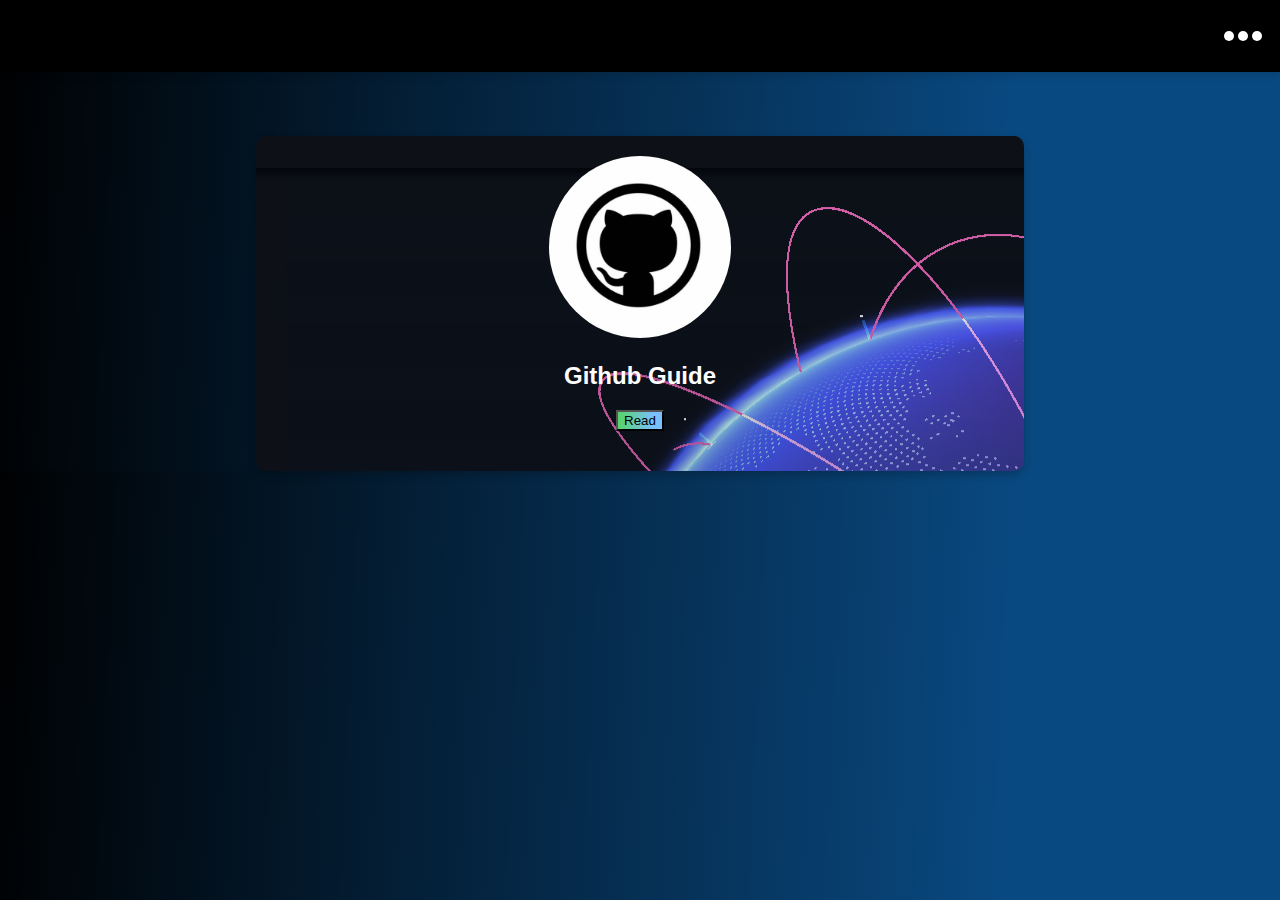
==== articles.htm @ 6abf0b79 "Update" ====
<!DOCTYPE html>
<html>
<head>
    <link rel="apple-touch-icon" sizes="180x180" href="fab/apple-touch-icon.png">
    <link rel="icon" type="image/png" sizes="32x32" href="fab/favicon-32x32.png">
    <link rel="icon" type="image/png" sizes="16x16" href="fab/favicon-16x16.png">
    <link rel="manifest" href="fab/site.webmanifest">
    <title>Article Viewing Page</title>
    <link rel="stylesheet" type="text/css" href="styles.css">
    <style>
        .article-container {
            display: flex;
            flex-wrap: wrap;
            justify-content: space-around;
            margin-top: 5%;
             background-color: #000000;
            color: #fff;
            padding: 20px;
             border-radius: 10px;
             box-shadow: 0 4px 8px rgba(0, 0, 0, 0.2);
            animation: popupAnimation 1s ease-in-out;
            margin-left: 20%;
            margin-right: 20%;
            background-image: url(bg.png);
        }

        .article-box {
            width: calc(100% / 4); /* 4 boxes per row */
            margin-bottom: 20px;
            text-align: center;
        }

        .article-box img {
            width: 100%;
            height: auto;
        }

        /* Adjusts the box size for smaller screens */
        @media only screen and (max-width: 768px) {
            .article-box {
                width: 50%; /* 2 boxes per row */
            }
        }
    </style>
</head>
<script>
    function toggleMenu() {
    var menuOptions = document.getElementById("menuOptions");
    menuOptions.style.display = (menuOptions.style.display === 'block') ? 'none' : 'block';
}
</script>
<body>
       <!-- Header Section -->
       <header class="menu-container">
        <div class="logo-container">
            <h1 class="logo-text" id="logoText">DEVNEP</h1>
        </div>
        <div class="menu-icon" onclick="toggleMenu()">
            <div class="dot"></div>
            <div class="dot"></div>
            <div class="dot"></div>
        </div>
        <nav class="menu-options" id="menuOptions">
            <a href="Ecoalert.htm">Eco Alert</a>
            <a href="csgang.html">CS gang </a>
            <a href="mathcrew.html">Math Crew</a>
            <a href="index.html">Home</a>
        </nav>
    </header>

    <div class="article-container">
        <!-- Repeat this block for each article -->
        <div class="article-box">
            <img src="github.png" style="border-radius: 50%;" alt="Article Image">
            <h2>Github Guide</h2>
            <button style=" background: linear-gradient(92.7deg,#56d364 -1.37%,#79c0ff 78.71%);
            " ><a href="githubguide.htm">Read</a></button>
        </div>
    
    
</body>
</html>
---- styles.css ----
body {
    font-family: 'Arial', sans-serif;
    margin: 0;
    padding: 0;
    box-sizing: border-box;
    background: linear-gradient(92.7deg,#000000 -1.37%,#094981 78.71%);
    color: #333;
}
.logo-text{
    background: linear-gradient(92.7deg,#56d364 -1.37%,#79c0ff 78.71%);
    -webkit-background-clip: text;
    background-clip: text;
    -webkit-text-fill-color: transparent;

}
a {
    text-decoration: none; /* Removes the underline */
    color: inherit; /* Makes the link color the same as the surrounding text */
}

a:hover, a:focus {
    color: inherit; /* Keeps the link color the same when hovered or focused */
}
.menu-container {
    display: flex;
    justify-content: space-between;
    align-items: center;
    background-color: #000000;
    padding: 1em;
    box-shadow: 0 4px 6px rgba(0, 0, 0, 0.1);
}
header{
    height: 40px;
}
.logo-container {
    display: flex;
    align-items: center;
}

#logo {
    border-radius: 50%;
}

.logo-text {
    margin: 0;
    font-size: 1.5em;
    color: #fff;
    margin-left: 10px;
    opacity: 0;
    animation: fadeIn 1s ease-in-out forwards;
}

@keyframes fadeIn {
    from {
        opacity: 0;
    }
    to {
        opacity: 1;
    }
}

.menu-icon {
    cursor: pointer;
    display: flex;
    align-items: center;
}

.dot {
    width: 10px;
    height: 10px;
    background-color: #fff;
    border-radius: 50%;
    margin: 2px;
}

.menu-options {
    display: none;
    position: absolute;
    top: 60px;
    right: 10px;
    background-color: #000000;
    border: 1px solid #fff;
    flex-direction: column;
    align-items: flex-end;
    box-shadow: 0 4px 6px rgba(0, 0, 0, 0.1);
}

.menu-options a {
    color: #fff;
    text-decoration: none;
    display: block;
    padding: 10px;
    transition: background-color 0.3s ease-in-out;
}

.menu-options a:hover {
    background-color: #2980b9;
}
.popup-container {
    margin-top: 5%;
    background-color: #000000;
    color: #fff;
    padding: 20px;
    border-radius: 10px;
    box-shadow: 0 4px 8px rgba(0, 0, 0, 0.2);
    animation: popupAnimation 1s ease-in-out;
    margin-left: 20%;
    margin-right: 20%;
    height: 300px;
    background-image: url(bg.png);
  

}
.popup-container-eco {
    margin-top: 5%;
    background-color: #000000;
    color: #fff;
    padding: 20px;
    border-radius: 10px;
    box-shadow: 0 4px 8px rgba(0, 0, 0, 0.2);
    animation: popupAnimation 1s ease-in-out;
    margin-left: 20%;
    margin-right: 20%;
    height: 300px;
  

}


.popup-content {
    text-align: center;
}

@keyframes popupAnimation {
    from {
        opacity: 0;
        transform: translateY(50px);
    }
    to {
        opacity: 1;
        transform: translateY(0);
    }
}
.content-container {
    text-align: center;
}

.animated-text {
    font-size: 2em;
    color: #ffffff;
    display: inline-block;
    color: #79c0ff;
    background: linear-gradient(92.7deg,#56d364 -1.37%,#79c0ff 78.71%);
    -webkit-background-clip: text;
    background-clip: text;
    -webkit-text-fill-color: transparent;
}

.animated-text-eco {
    font-size: 2em;
    color: #ffffff;
    display: inline-block;
    color: #79c0ff;
    background: linear-gradient(92.7deg,rgb(255, 0, 0) -1.37%,#001eff 78.71%);
    -webkit-background-clip: text;
    background-clip: text;
    -webkit-text-fill-color: transparent;
}
.animated-text span {
    display: inline-block;
    animation: pulse 1s infinite;
}

@keyframes pulse {
    0%, 100% {
        transform: scale(1);
    }
    50% {
        transform: scale(1.2);
    }
}

.cool-animation {
    font-size: 2.5em;
    color: #ffffff;
    margin-top: 20px;
    opacity: 0;
    animation: slideInUp 1s ease-in-out forwards 0.5s;
    background: linear-gradient(92.7deg,#5c56d3 -1.37%,#ff3c00 78.71%);

    -webkit-background-clip: text;
    background-clip: text;
    -webkit-text-fill-color: transparent;
}

.cool-animation-eco {
    font-size: 0.5em;
    color: #ffffff;
    margin-top: 20px;
    opacity: 0;
    animation: slideInUp 1s ease-in-out forwards 0.5s;
    background: green;
    -webkit-background-clip: text;
    background-clip: text;
    -webkit-text-fill-color: transparent;
}
@keyframes slideInUp {
    from {
        opacity: 0;
        transform: translateY(50px);
    }
    to {
        opacity: 1;
        transform: translateY(0);
    }
}
.animated-button {
    padding: 10px 20px;
    font-size: 1em;
    background: linear-gradient(92.7deg,#270147c2 -1.37%,#322c3c 78.71%);
    color: #ffffff;
    border: none;
    border-radius: 5px;
    cursor: pointer;
    transition: background-color 0.3s ease-in-out;
}


.animated-button:hover {
    background-color: #219653;
}
@media only screen and (max-width: 768px) {
    .menu-container {
        flex-direction: column;
        align-items: flex-start;
    }

    .logo-container {
        margin-bottom: 10px;
    }

    .menu-icon {
        margin-top: 10px;
    }

    .menu-options {
        top: 40px;
        right: 0;
        width: 100%;
        align-items: center;
        text-align: center;
    }

    .menu-options a {
        padding: 10px;
        width: 100%;
        box-sizing: border-box;
    }

    .popup-container {
        margin: 5% auto;
        margin-left: 10%;
        margin-right: 10%;
        height: auto;
    }
}
/* Additional styling for the button */
.button-container {
    margin-top: 10px; /* Adjusted margin for better spacing */
}

.join-button {
    padding: 8px 15px;
    font-size: 0.8em;
    background: linear-gradient(92.7deg,#ff0000 -1.37%,#000000 78.71%);
    color: #fff;
    border: none;
    border-radius: 5px;
    cursor: pointer;
    transition: background-color 0.3s ease-in-out;
}

.join-button:hover {
    background-color: #219653;
}
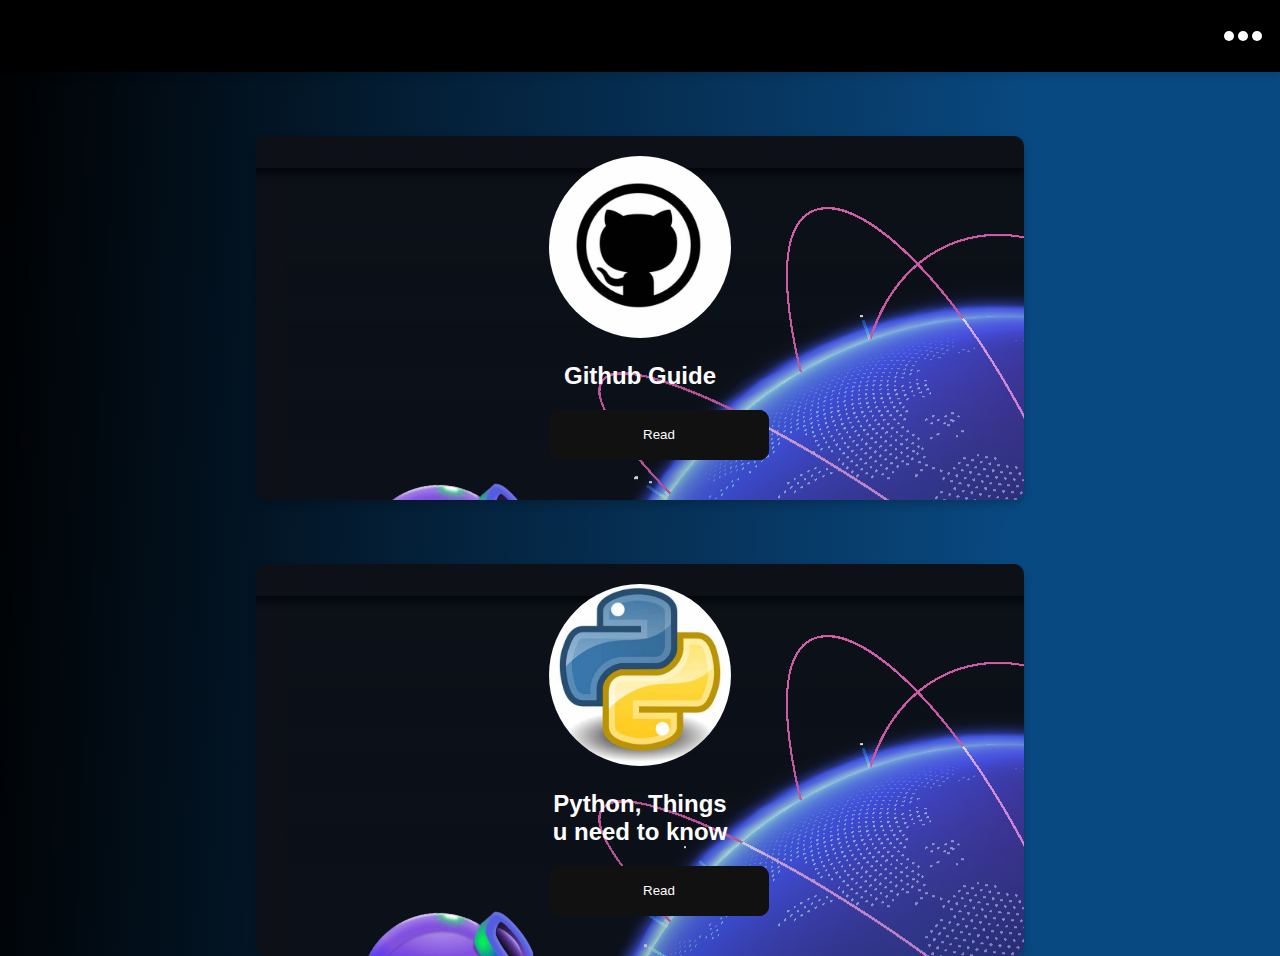
==== commit eadec0e0: "change" ====
--- a/articles.htm
+++ b/articles.htm
@@ -7,7 +7,9 @@
     <link rel="manifest" href="fab/site.webmanifest">
     <title>Article Viewing Page</title>
     <link rel="stylesheet" type="text/css" href="styles.css">
+    <link rel="stylesheet" type="text/css" href="buttons.css">
     <style>
+
         .article-container {
             display: flex;
             flex-wrap: wrap;
@@ -73,9 +75,23 @@
         <div class="article-box">
             <img src="github.png" style="border-radius: 50%;" alt="Article Image">
             <h2>Github Guide</h2>
-            <button style=" background: linear-gradient(92.7deg,#56d364 -1.37%,#79c0ff 78.71%);
-            " ><a href="githubguide.htm">Read</a></button>
-        </div>
+            <a href="githubguide.htm">
+                <button class="glow-on-hover" type="button">Read</button>
+            </a>
+                    </div>
+                    </div>
+     <div class="article-container">
+        <!-- Repeat this block for each article -->
+        <div class="article-box">
+            <img src="Python.jpg" style="border-radius: 50%;" alt="Article Image">
+            <h2>Python, Things u need to know</h2>
+            <a href="pyguide.htm">
+                <button class="glow-on-hover" type="button">Read</button>
+            </a>
+                    </div>
+                    </div>                
+
+                    
     
     
 </body>
--- a/buttons.css
+++ b/buttons.css
@@ -0,0 +1,59 @@
+
+.glow-on-hover {
+    width: 220px;
+    height: 50px;
+    border: none;
+    outline: none;
+    color: #fff;
+    background: #111;
+    cursor: pointer;
+    position: relative;
+    z-index: 0;
+    border-radius: 10px;
+}
+
+.glow-on-hover:before {
+    content: '';
+    background: linear-gradient(45deg, #ff0000, #ff7300, #fffb00, #48ff00, #00ffd5, #002bff, #7a00ff, #ff00c8, #ff0000);
+    position: absolute;
+    top: -2px;
+    left:-2px;
+    background-size: 400%;
+    z-index: -1;
+    filter: blur(5px);
+    width: calc(100% + 4px);
+    height: calc(100% + 4px);
+    animation: glowing 20s linear infinite;
+    opacity: 0;
+    transition: opacity .3s ease-in-out;
+    border-radius: 10px;
+}
+
+.glow-on-hover:active {
+    color: #000
+}
+
+.glow-on-hover:active:after {
+    background: transparent;
+}
+
+.glow-on-hover:hover:before {
+    opacity: 1;
+}
+
+.glow-on-hover:after {
+    z-index: -1;
+    content: '';
+    position: absolute;
+    width: 100%;
+    height: 100%;
+    background: #111;
+    left: 0;
+    top: 0;
+    border-radius: 10px;
+}
+@keyframes glowing {
+    0% { background-position: 0 0; }
+    50% { background-position: 400% 0; }
+    100% { background-position: 0 0; }
+}